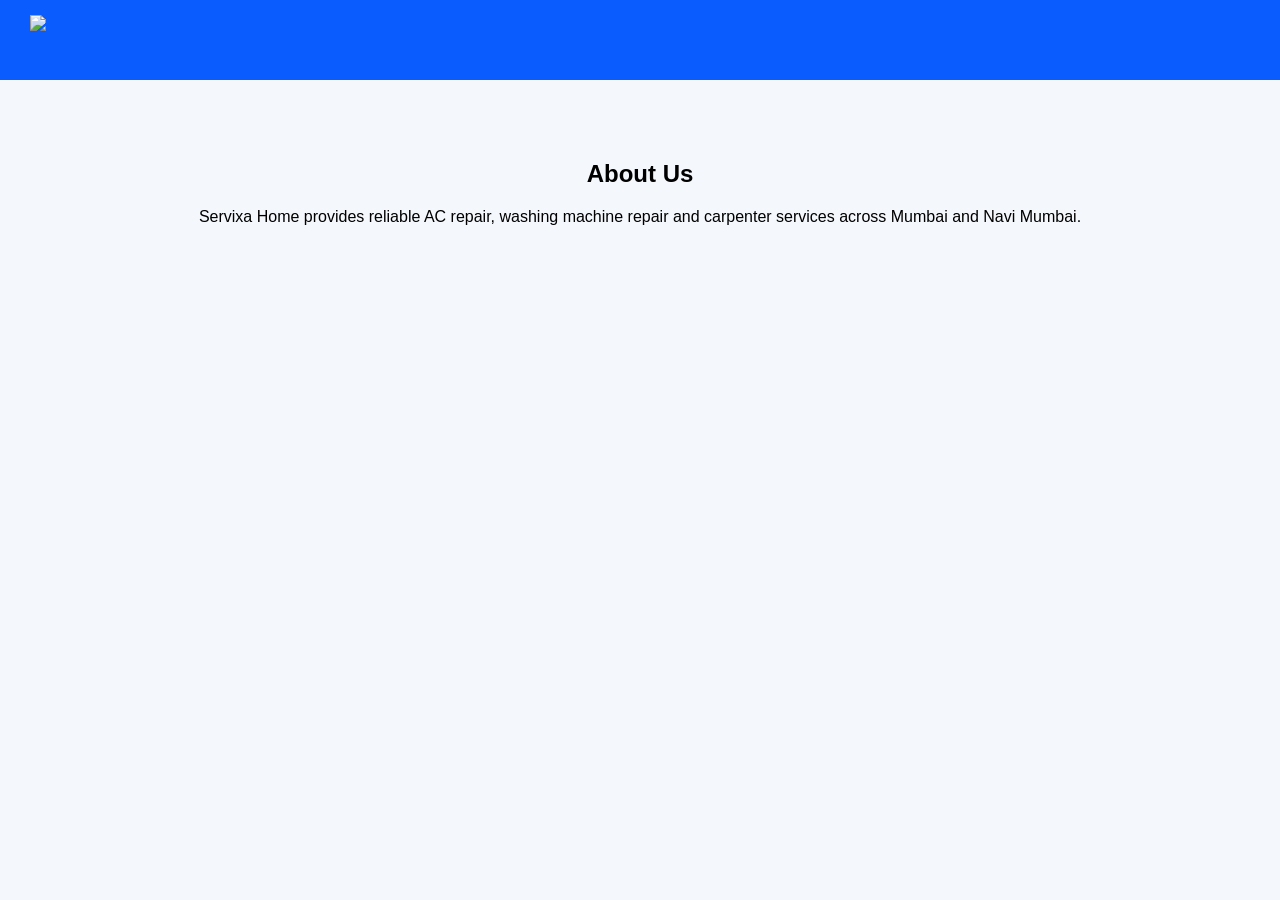
==== about.html @ 2cf776bb "Add files via upload" ====
<!DOCTYPE html>
<html>
<head>
<title>About Servixa Home</title>
<link rel="stylesheet" href="style.css">
</head>

<body>

<header>
<img src="logo.jpg">
</header>

<section class="section">

<h2>About Us</h2>

<p>

Servixa Home provides reliable AC repair, washing machine repair
and carpenter services across Mumbai and Navi Mumbai.

</p>

</section>

</body>
</html>
---- style.css ----
body{
font-family:Arial;
margin:0;
background:#f4f7fb;
}

header{
background:#0a5cff;
color:white;
display:flex;
justify-content:space-between;
align-items:center;
padding:15px 30px;
}

header img{
height:50px;
}

nav a{
color:white;
margin:15px;
text-decoration:none;
font-weight:bold;
}

.hero{
background:linear-gradient(120deg,#0a5cff,#00b3ff);
color:white;
padding:100px 20px;
text-align:center;
}

.section{
padding:60px 20px;
text-align:center;
}

.card{
background:white;
padding:25px;
margin:15px;
border-radius:10px;
box-shadow:0 5px 15px rgba(0,0,0,0.1);
display:inline-block;
width:260px;
}

.btn{
background:#ff9800;
padding:12px 25px;
border-radius:5px;
color:white;
text-decoration:none;
}

form{
max-width:500px;
margin:auto;
background:white;
padding:30px;
border-radius:10px;
}

input,textarea,select{
width:100%;
padding:10px;
margin:10px 0;
border:1px solid #ccc;
}

button{
background:#0a5cff;
color:white;
border:none;
padding:12px;
width:100%;
}

footer{
background:#0a5cff;
color:white;
text-align:center;
padding:20px;
}
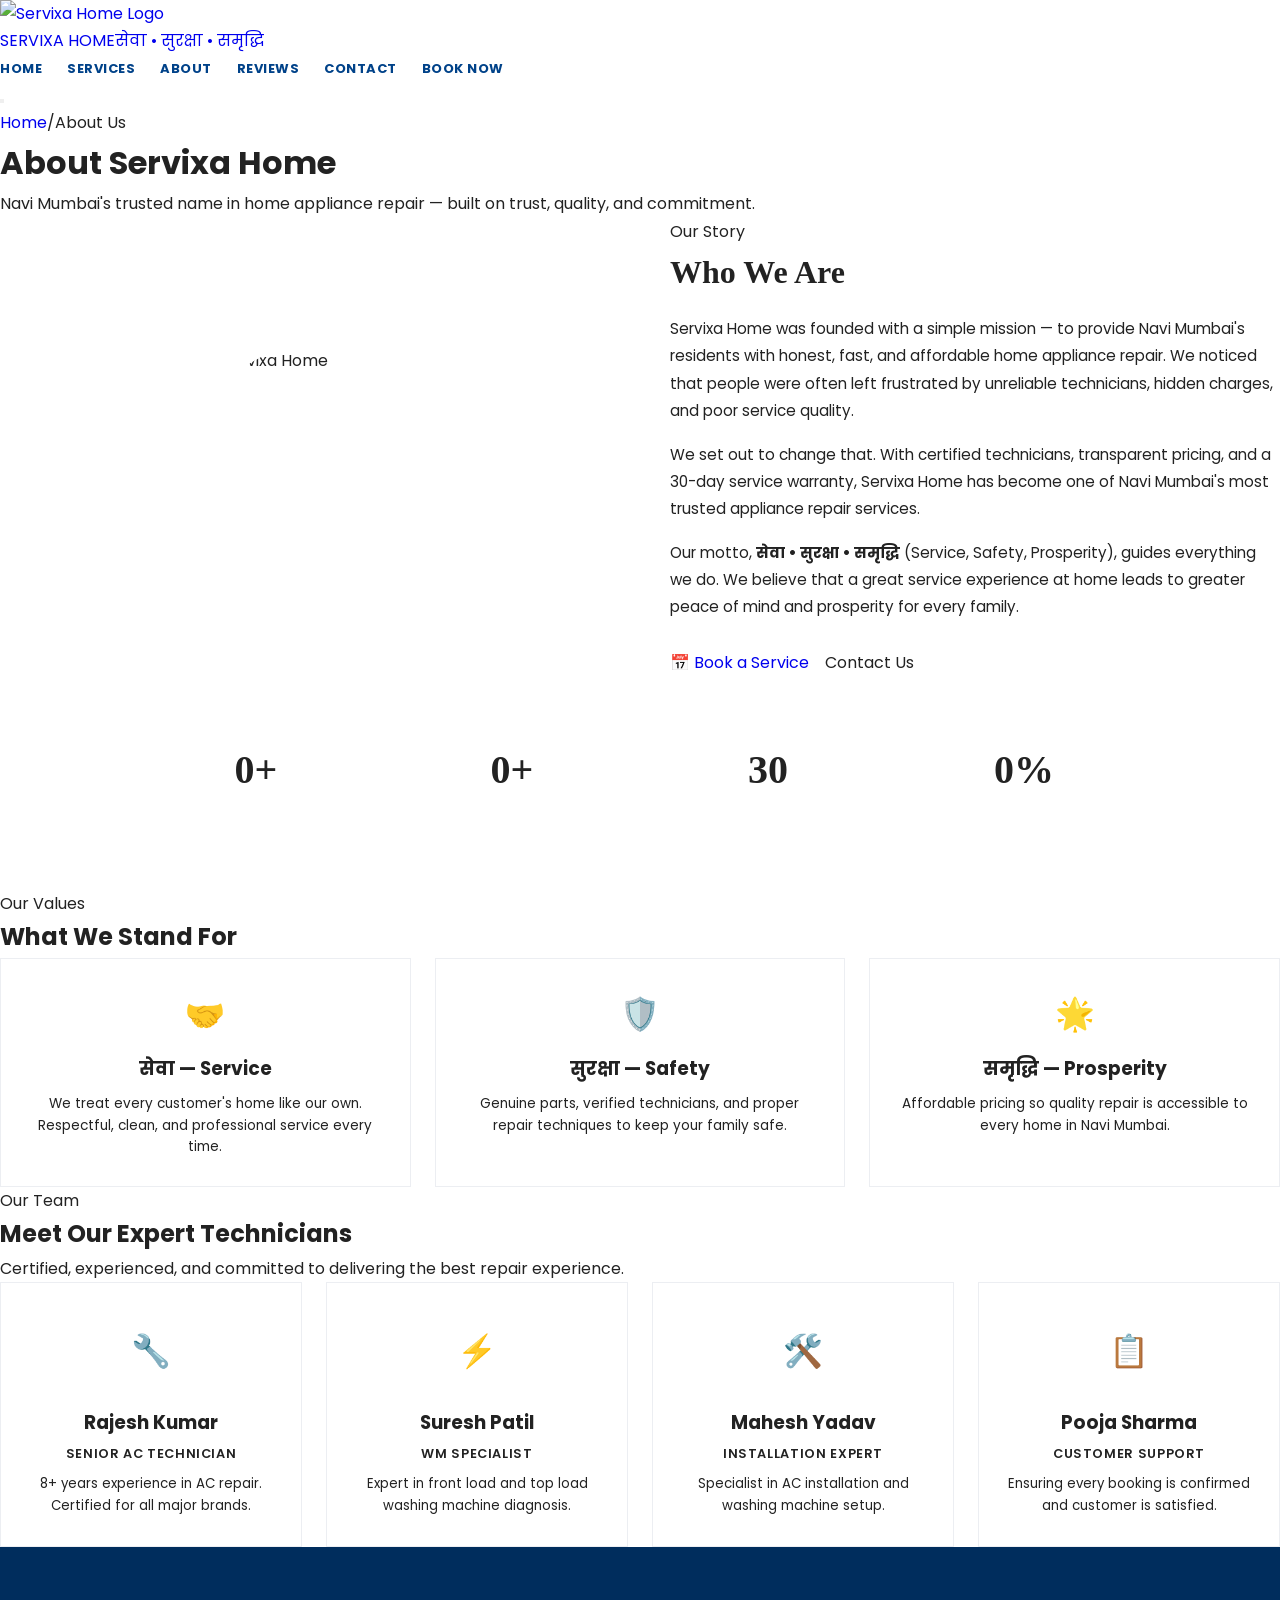
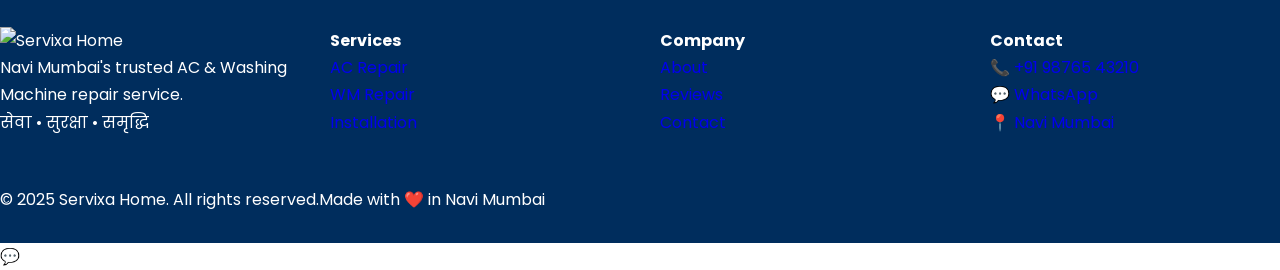
==== commit ceca3f42: "Update about.html" ====
--- a/about.html
+++ b/about.html
@@ -1,28 +1,171 @@
 <!DOCTYPE html>
-<html>
+<html lang="en">
 <head>
-<title>About Servixa Home</title>
-<link rel="stylesheet" href="style.css">
+  <meta charset="UTF-8" />
+  <meta name="viewport" content="width=device-width, initial-scale=1.0" />
+  <title>About Us – Servixa Home</title>
+  <link rel="icon" type="image/png" href="Logo.png" />
+  <link rel="stylesheet" href="style.css" />
+  <style>
+    .about-grid { display: grid; grid-template-columns: 1fr 1fr; gap: 60px; align-items: center; }
+    .about-image-box { background: linear-gradient(135deg, var(--navy), var(--navy-light)); border-radius: var(--radius-lg); padding: 48px; display: flex; align-items: center; justify-content: center; min-height: 380px; position: relative; overflow: hidden; }
+    .about-image-box img { width: 200px; height: 200px; object-fit: contain; border-radius: 50%; position: relative; z-index: 1; }
+    .about-image-box::before { content: ''; position: absolute; width: 300px; height: 300px; border: 1px solid rgba(255,255,255,0.1); border-radius: 50%; top: 50%; left: 50%; transform: translate(-50%,-50%); }
+    .about-image-box::after { content: ''; position: absolute; width: 400px; height: 400px; border: 1px solid rgba(255,255,255,0.05); border-radius: 50%; top: 50%; left: 50%; transform: translate(-50%,-50%); }
+    .about-text h2 { font-family: 'Playfair Display', serif; font-size: 2rem; font-weight: 800; color: var(--navy); margin-bottom: 16px; }
+    .about-text p { color: var(--gray); line-height: 1.8; margin-bottom: 16px; font-size: 0.95rem; }
+    .values-grid { display: grid; grid-template-columns: repeat(3, 1fr); gap: 24px; }
+    .value-card { background: var(--white); border: 1px solid rgba(15,45,92,0.08); border-radius: var(--radius-lg); padding: 28px; text-align: center; transition: var(--transition); }
+    .value-card:hover { transform: translateY(-4px); box-shadow: var(--shadow); }
+    .value-icon { font-size: 2rem; margin-bottom: 12px; }
+    .value-card h3 { font-weight: 700; color: var(--navy); margin-bottom: 8px; }
+    .value-card p { font-size: 0.85rem; color: var(--gray); line-height: 1.6; }
+    .team-grid { display: grid; grid-template-columns: repeat(auto-fit, minmax(200px, 1fr)); gap: 24px; }
+    .team-card { background: var(--white); border: 1px solid rgba(15,45,92,0.08); border-radius: var(--radius-lg); padding: 28px 20px; text-align: center; transition: var(--transition); }
+    .team-card:hover { transform: translateY(-4px); box-shadow: var(--shadow); }
+    .team-avatar { width: 80px; height: 80px; border-radius: 50%; background: linear-gradient(135deg, var(--navy), var(--gold)); display: flex; align-items: center; justify-content: center; font-size: 2rem; margin: 0 auto 16px; font-weight: 700; color: white; }
+    .team-card h3 { font-weight: 700; color: var(--navy); margin-bottom: 4px; }
+    .team-card .role { font-size: 0.8rem; color: var(--gold-dark); font-weight: 600; letter-spacing: 0.05em; text-transform: uppercase; margin-bottom: 8px; }
+    .team-card p { font-size: 0.83rem; color: var(--gray); }
+    @media (max-width: 768px) {
+      .about-grid { grid-template-columns: 1fr; }
+      .values-grid { grid-template-columns: 1fr 1fr; }
+    }
+  </style>
 </head>
+<body>
+<nav class="navbar">
+  <div class="nav-container">
+    <a href="index.html" class="nav-logo">
+      <img src="Logo.png" alt="Servixa Home Logo" />
+      <div class="nav-logo-text"><span class="brand">SERVI<span>XA</span> HOME</span><span class="tagline">सेवा • सुरक्षा • समृद्धि</span></div>
+    </a>
+    <ul class="nav-links">
+      <li><a href="index.html">Home</a></li>
+      <li><a href="services.html">Services</a></li>
+      <li><a href="about.html" class="active">About</a></li>
+      <li><a href="reviews.html">Reviews</a></li>
+      <li><a href="contact.html">Contact</a></li>
+      <li><a href="booking.html" class="nav-cta">Book Now</a></li>
+    </ul>
+    <button class="hamburger" aria-label="Menu"><span></span><span></span><span></span></button>
+  </div>
+</nav>
 
-<body>
+<div class="page-hero">
+  <div class="breadcrumb"><a href="index.html">Home</a><span class="sep">/</span><span class="current">About Us</span></div>
+  <h1>About <span>Servixa Home</span></h1>
+  <p>Navi Mumbai's trusted name in home appliance repair — built on trust, quality, and commitment.</p>
+</div>
 
-<header>
-<img src="logo.jpg">
-</header>
-
+<!-- ABOUT STORY -->
 <section class="section">
-
-<h2>About Us</h2>
-
-<p>
-
-Servixa Home provides reliable AC repair, washing machine repair
-and carpenter services across Mumbai and Navi Mumbai.
-
-</p>
-
+  <div class="section-inner">
+    <div class="about-grid">
+      <div class="about-image-box animate-on-scroll">
+        <img src="Logo.png" alt="Servixa Home" />
+      </div>
+      <div class="about-text animate-on-scroll">
+        <span class="section-tag">Our Story</span>
+        <h2>Who We Are</h2>
+        <p>Servixa Home was founded with a simple mission — to provide Navi Mumbai's residents with honest, fast, and affordable home appliance repair. We noticed that people were often left frustrated by unreliable technicians, hidden charges, and poor service quality.</p>
+        <p>We set out to change that. With certified technicians, transparent pricing, and a 30-day service warranty, Servixa Home has become one of Navi Mumbai's most trusted appliance repair services.</p>
+        <p>Our motto, <strong style="color:var(--gold-dark);">सेवा • सुरक्षा • समृद्धि</strong> (Service, Safety, Prosperity), guides everything we do. We believe that a great service experience at home leads to greater peace of mind and prosperity for every family.</p>
+        <div style="display:flex;gap:16px;margin-top:28px;flex-wrap:wrap;">
+          <a href="booking.html" class="btn-primary">📅 Book a Service</a>
+          <a href="contact.html" class="btn-secondary" style="color:var(--navy);border-color:rgba(15,45,92,0.3);">Contact Us</a>
+        </div>
+      </div>
+    </div>
+  </div>
 </section>
 
+<!-- STATS -->
+<section style="background:var(--navy-dark);padding:60px 24px;">
+  <div style="max-width:1000px;margin:0 auto;display:grid;grid-template-columns:repeat(4,1fr);gap:24px;text-align:center;">
+    <div><div class="stat-number counter" data-target="500" data-suffix="+" style="font-family:'Playfair Display',serif;font-size:2.5rem;font-weight:800;color:var(--gold);">0+</div><div style="font-size:0.8rem;color:rgba(255,255,255,0.5);text-transform:uppercase;letter-spacing:0.08em;margin-top:4px;">Happy Customers</div></div>
+    <div><div class="stat-number counter" data-target="5" data-suffix="+" style="font-family:'Playfair Display',serif;font-size:2.5rem;font-weight:800;color:var(--gold);">0+</div><div style="font-size:0.8rem;color:rgba(255,255,255,0.5);text-transform:uppercase;letter-spacing:0.08em;margin-top:4px;">Years Experience</div></div>
+    <div><div style="font-family:'Playfair Display',serif;font-size:2.5rem;font-weight:800;color:var(--gold);">30</div><div style="font-size:0.8rem;color:rgba(255,255,255,0.5);text-transform:uppercase;letter-spacing:0.08em;margin-top:4px;">Day Warranty</div></div>
+    <div><div class="stat-number counter" data-target="98" data-suffix="%" style="font-family:'Playfair Display',serif;font-size:2.5rem;font-weight:800;color:var(--gold);">0%</div><div style="font-size:0.8rem;color:rgba(255,255,255,0.5);text-transform:uppercase;letter-spacing:0.08em;margin-top:4px;">Satisfaction Rate</div></div>
+  </div>
+</section>
+
+<!-- VALUES -->
+<section class="section bg-light">
+  <div class="section-inner">
+    <div class="section-header center">
+      <span class="section-tag">Our Values</span>
+      <h2 class="section-title">What We <span>Stand For</span></h2>
+    </div>
+    <div class="values-grid">
+      <div class="value-card animate-on-scroll">
+        <div class="value-icon">🤝</div>
+        <h3>सेवा — Service</h3>
+        <p>We treat every customer's home like our own. Respectful, clean, and professional service every time.</p>
+      </div>
+      <div class="value-card animate-on-scroll">
+        <div class="value-icon">🛡️</div>
+        <h3>सुरक्षा — Safety</h3>
+        <p>Genuine parts, verified technicians, and proper repair techniques to keep your family safe.</p>
+      </div>
+      <div class="value-card animate-on-scroll">
+        <div class="value-icon">🌟</div>
+        <h3>समृद्धि — Prosperity</h3>
+        <p>Affordable pricing so quality repair is accessible to every home in Navi Mumbai.</p>
+      </div>
+    </div>
+  </div>
+</section>
+
+<!-- TEAM -->
+<section class="section">
+  <div class="section-inner">
+    <div class="section-header center">
+      <span class="section-tag">Our Team</span>
+      <h2 class="section-title">Meet Our <span>Expert Technicians</span></h2>
+      <p class="section-subtitle">Certified, experienced, and committed to delivering the best repair experience.</p>
+    </div>
+    <div class="team-grid">
+      <div class="team-card animate-on-scroll">
+        <div class="team-avatar">🔧</div>
+        <h3>Rajesh Kumar</h3>
+        <div class="role">Senior AC Technician</div>
+        <p>8+ years experience in AC repair. Certified for all major brands.</p>
+      </div>
+      <div class="team-card animate-on-scroll">
+        <div class="team-avatar">⚡</div>
+        <h3>Suresh Patil</h3>
+        <div class="role">WM Specialist</div>
+        <p>Expert in front load and top load washing machine diagnosis.</p>
+      </div>
+      <div class="team-card animate-on-scroll">
+        <div class="team-avatar">🛠️</div>
+        <h3>Mahesh Yadav</h3>
+        <div class="role">Installation Expert</div>
+        <p>Specialist in AC installation and washing machine setup.</p>
+      </div>
+      <div class="team-card animate-on-scroll">
+        <div class="team-avatar">📋</div>
+        <h3>Pooja Sharma</h3>
+        <div class="role">Customer Support</div>
+        <p>Ensuring every booking is confirmed and customer is satisfied.</p>
+      </div>
+    </div>
+  </div>
+</section>
+
+<footer>
+  <div class="footer-inner">
+    <div class="footer-grid">
+      <div class="footer-brand"><img src="Logo.png" alt="Servixa Home" /><p>Navi Mumbai's trusted AC & Washing Machine repair service.</p><p class="hindi-footer">सेवा • सुरक्षा • समृद्धि</p></div>
+      <div class="footer-col"><h4>Services</h4><ul><li><a href="ac-repair.html">AC Repair</a></li><li><a href="washing-machine.html">WM Repair</a></li><li><a href="services.html">Installation</a></li></ul></div>
+      <div class="footer-col"><h4>Company</h4><ul><li><a href="about.html">About</a></li><li><a href="reviews.html">Reviews</a></li><li><a href="contact.html">Contact</a></li></ul></div>
+      <div class="footer-col"><h4>Contact</h4><ul><li><a href="tel:+919876543210">📞 +91 98765 43210</a></li><li><a href="https://wa.me/919876543210">💬 WhatsApp</a></li><li><a href="#">📍 Navi Mumbai</a></li></ul></div>
+    </div>
+    <div class="footer-bottom"><span>© 2025 Servixa Home. All rights reserved.</span><span>Made with ❤️ in Navi Mumbai</span></div>
+  </div>
+</footer>
+<a href="https://wa.me/919876543210" class="whatsapp-float" target="_blank">💬</a>
+<script src="script.js"></script>
 </body>
-</html>+</html>
--- a/style.css
+++ b/style.css
@@ -1,85 +1,192 @@
-body{
-font-family:Arial;
-margin:0;
-background:#f4f7fb;
+/* ================================================================
+  SERVIXA HOME - MASTER STYLESHEET (SEO & PERFORMANCE OPTIMIZED)
+  Theme: Navy Blue (#004289) & Wrench Gold (#f5a623)
+================================================================
+*/
+
+@import url('https://fonts.googleapis.com/css2?family=Montserrat:wght@700;800;900&family=Poppins:wght@300;400;500;600;700&display=swap');
+
+:root {
+    --primary: #004289;    /* Navy Blue from Logo */
+    --accent: #f5a623;     /* Wrench Gold from Logo */
+    --dark-blue: #002d5d;
+    --white: #ffffff;
+    --bg-light: #f4f8fb;
+    --text-dark: #222222;
+    --text-muted: #666666;
+    --transition: all 0.4s cubic-bezier(0.165, 0.84, 0.44, 1);
+    --shadow: 0 10px 30px rgba(0,0,0,0.08);
 }
 
-header{
-background:#0a5cff;
-color:white;
-display:flex;
-justify-content:space-between;
-align-items:center;
-padding:15px 30px;
+/* 1. Global Resets & Base */
+* { margin: 0; padding: 0; box-sizing: border-box; outline: none; }
+html { scroll-behavior: smooth; overflow-x: hidden; }
+body { font-family: 'Poppins', sans-serif; background-color: var(--white); color: var(--text-dark); line-height: 1.7; }
+
+.container { max-width: 1250px; margin: 0 auto; padding: 0 25px; }
+a { text-decoration: none; transition: var(--transition); }
+ul { list-style: none; }
+
+/* 2. SEO Header & Navigation */
+header { 
+    background: var(--white); height: 100px; display: flex; 
+    align-items: center; position: fixed; top: 0; width: 100%; 
+    z-index: 2000; box-shadow: var(--shadow); 
+    border-bottom: 4px solid var(--accent);
+}
+.nav-flex { display: flex; justify-content: space-between; align-items: center; width: 100%; }
+
+.logo-box { display: flex; align-items: center; gap: 15px; }
+.logo-box img { height: 75px; object-fit: contain; }
+.brand-name { 
+    font-family: 'Montserrat', sans-serif; font-size: 28px; 
+    font-weight: 900; color: var(--primary); letter-spacing: -1px; 
+    line-height: 1; text-transform: uppercase;
+}
+.brand-name span { color: var(--accent); }
+.brand-name.white { color: var(--white); }
+
+.nav-links { display: flex; gap: 25px; }
+.nav-links a { 
+    color: var(--primary); font-weight: 700; font-size: 13px; 
+    text-transform: uppercase; letter-spacing: 0.5px;
+}
+.nav-links a:hover { color: var(--accent); }
+
+/* 3. Buttons (Premium Style) */
+.btn-gold { 
+    background: var(--accent); color: var(--dark-blue); 
+    padding: 14px 30px; border-radius: 5px; font-weight: 800; 
+    text-transform: uppercase; display: inline-flex; align-items: center; gap: 8px;
+    font-size: 14px; box-shadow: 0 8px 20px rgba(245, 166, 35, 0.3);
+}
+.btn-gold:hover { transform: translateY(-3px); background: var(--primary); color: var(--white); }
+.btn-outline { 
+    border: 2px solid var(--white); color: var(--white); 
+    padding: 14px 30px; border-radius: 5px; font-weight: 800; text-transform: uppercase;
+}
+.btn-outline:hover { background: var(--white); color: var(--primary); }
+
+/* 4. Hero Section (SEO Optimized) */
+.hero { 
+    margin-top: 100px; height: 85vh; 
+    background: linear-gradient(rgba(0,66,137,0.85), rgba(0,45,93,0.75)), 
+                url('https://images.unsplash.com/photo-1621905251189-08b45d6a269e?q=80&w=2070');
+    background-size: cover; background-position: center;
+    display: flex; align-items: center; color: var(--white);
+}
+.hero-title { 
+    font-family: 'Montserrat', sans-serif; font-size: clamp(35px, 6vw, 65px); 
+    line-height: 1.1; margin-bottom: 20px; font-weight: 900;
+}
+.hero-title span { color: var(--accent); }
+.hero-content p { font-size: 18px; margin-bottom: 35px; max-width: 650px; opacity: 0.9; }
+.hero-btns { display: flex; gap: 15px; flex-wrap: wrap; }
+
+/* 5. Trust Bar (SEO Stats) */
+.trust-bar { background: var(--dark-blue); padding: 30px 0; color: var(--white); }
+.stats-flex { display: flex; justify-content: space-around; flex-wrap: wrap; gap: 20px; }
+.stat-item { display: flex; align-items: center; gap: 10px; font-weight: 600; font-size: 14px; text-transform: uppercase; }
+.stat-item i { color: var(--accent); font-size: 20px; }
+
+/* 6. Services Grid & Section Headings */
+.section-padding { padding: 100px 0; }
+.section-head { text-align: center; margin-bottom: 60px; }
+.sub-title { color: var(--accent); font-weight: 800; text-transform: uppercase; letter-spacing: 2px; font-size: 13px; }
+.section-head h2 { font-family: 'Montserrat', sans-serif; font-size: 38px; color: var(--primary); margin-top: 10px; text-transform: uppercase; }
+.line { width: 70px; height: 5px; background: var(--accent); margin: 15px auto; }
+
+.services-grid { display: grid; grid-template-columns: repeat(auto-fit, minmax(320px, 1fr)); gap: 30px; }
+.service-card { 
+    background: var(--bg-light); padding: 50px 40px; border-radius: 12px; 
+    transition: var(--transition); border: 1px solid #eee; position: relative; overflow: hidden;
+}
+.service-card:hover { transform: translateY(-10px); background: var(--white); box-shadow: var(--shadow); border-bottom: 5px solid var(--accent); }
+.s-icon i { font-size: 45px; color: var(--primary); margin-bottom: 25px; }
+.service-card h3 { font-family: 'Montserrat', sans-serif; margin-bottom: 15px; color: var(--dark-blue); }
+.read-more { color: var(--primary); font-weight: 700; font-size: 14px; display: flex; align-items: center; gap: 8px; margin-top: 20px; }
+
+/* 7. About Section (SEO Detail) */
+.flex-about { display: flex; align-items: center; gap: 50px; flex-wrap: wrap; }
+.about-text { flex: 1; min-width: 350px; }
+.about-text h2 { font-family: 'Montserrat', sans-serif; font-size: 32px; color: var(--primary); margin-bottom: 20px; }
+.about-image { flex: 1; min-width: 350px; text-align: center; }
+.about-image img { width: 100%; max-width: 450px; }
+.check-list { margin-top: 25px; }
+.check-list li { display: flex; align-items: center; gap: 10px; font-weight: 600; margin-bottom: 12px; color: var(--dark-blue); }
+.check-list i { color: var(--accent); }
+
+/* 8. FAQ Section */
+.faq-section { background: var(--bg-light); }
+.faq-grid { max-width: 800px; margin: 0 auto; }
+.faq-item { background: var(--white); padding: 25px; border-radius: 8px; margin-bottom: 20px; box-shadow: 0 4px 10px rgba(0,0,0,0.02); }
+.faq-item h4 { color: var(--primary); margin-bottom: 10px; font-weight: 700; }
+
+/* 9. Footer */
+footer { background: var(--dark-blue); color: var(--white); padding: 80px 0 30px; }
+.footer-grid { display: grid; grid-template-columns: repeat(auto-fit, minmax(250px, 1fr)); gap: 40px; margin-bottom: 50px; }
+.tagline-hindi { font-size: 32px; color: var(--accent); font-weight: 700; margin: 40px 0; text-align: center; letter-spacing: 2px; }
+.copy-text { text-align: center; opacity: 0.5; font-size: 13px; border-top: 1px solid rgba(255,255,255,0.1); padding-top: 30px; }
+
+/* 10. Animations */
+@keyframes floating { 0% { transform: translateY(0px); } 50% { transform: translateY(-15px); } 100% { transform: translateY(0px); } }
+.floating { animation: floating 4s ease-in-out infinite; }
+
+/* 11. Mobile Adjustments */
+@media (max-width: 768px) {
+    header { height: 85px; }
+    .nav-links { display: none; }
+    .brand-name { font-size: 22px; }
+    .hero-title { font-size: 40px; }
 }
 
-header img{
-height:50px;
+/* --- Optimized Logo Styling (Header) --- */
+.logo-box {
+    display: flex;
+    align-items: center;
+    gap: 12px; /* Logo image aur "SERVIXA" text ke beech gap */
+    text-decoration: none;
+    transition: var(--transition);
 }
 
-nav a{
-color:white;
-margin:15px;
-text-decoration:none;
-font-weight:bold;
+.logo-box img {
+    height: 70px; /* Logo image ki height adjust karein (desktop) */
+    width: auto;   /* Width automatically adjust hogi height ke hisaab se */
+    object-fit: contain; /* Image crop nahi hogi, safe rahegi */
+    display: block;
 }
 
-.hero{
-background:linear-gradient(120deg,#0a5cff,#00b3ff);
-color:white;
-padding:100px 20px;
-text-align:center;
+/* Custom Style for "Wrench X" in SERVIXA Text */
+.wrench-x {
+    color: var(--accent); /* Logo yellow color */
+    position: relative;
+    font-size: 26px; /* "SERVIXA" ke font size ke saath adjust karein */
+    margin-left: 2px;
+    margin-right: 3px;
+    display: inline-flex;
+    align-items: center;
 }
 
-.section{
-padding:60px 20px;
-text-align:center;
+/* Hover effect on logo area */
+.logo-box:hover img {
+    transform: scale(1.03); /* Thoda sa scale-up effect hover par */
 }
 
-.card{
-background:white;
-padding:25px;
-margin:15px;
-border-radius:10px;
-box-shadow:0 5px 15px rgba(0,0,0,0.1);
-display:inline-block;
-width:260px;
+/* Mobile Responsive Adjustments */
+@media (max-width: 768px) {
+    header {
+        height: 80px; /* Header chhota karein phone par */
+    }
+    
+    .logo-box img {
+        height: 55px; /* Logo chhota karein phone par */
+    }
+    
+    .brand-name {
+        font-size: 22px; /* Name chhota karein phone par */
+    }
+    
+    .wrench-x {
+        font-size: 18px; /* Wrench icon chhota karein phone par */
+    }
 }
-
-.btn{
-background:#ff9800;
-padding:12px 25px;
-border-radius:5px;
-color:white;
-text-decoration:none;
-}
-
-form{
-max-width:500px;
-margin:auto;
-background:white;
-padding:30px;
-border-radius:10px;
-}
-
-input,textarea,select{
-width:100%;
-padding:10px;
-margin:10px 0;
-border:1px solid #ccc;
-}
-
-button{
-background:#0a5cff;
-color:white;
-border:none;
-padding:12px;
-width:100%;
-}
-
-footer{
-background:#0a5cff;
-color:white;
-text-align:center;
-padding:20px;
-}
